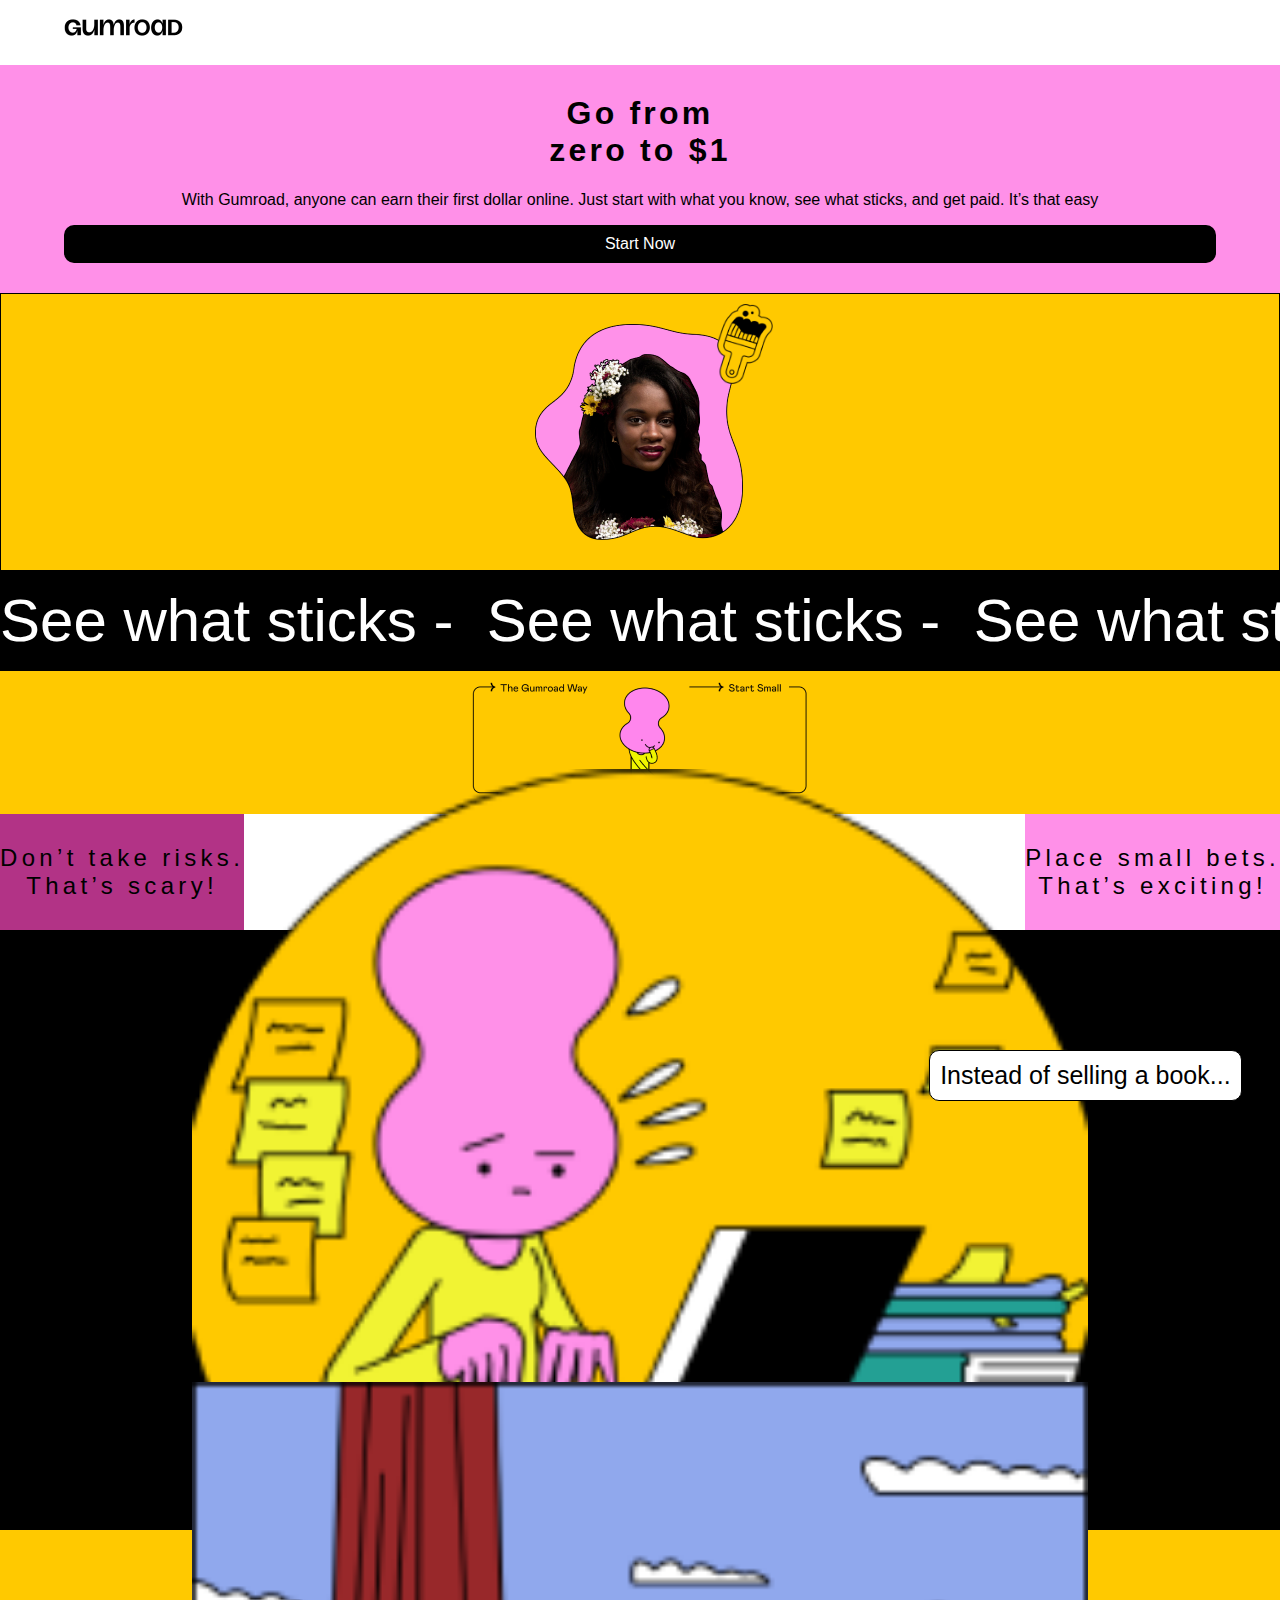
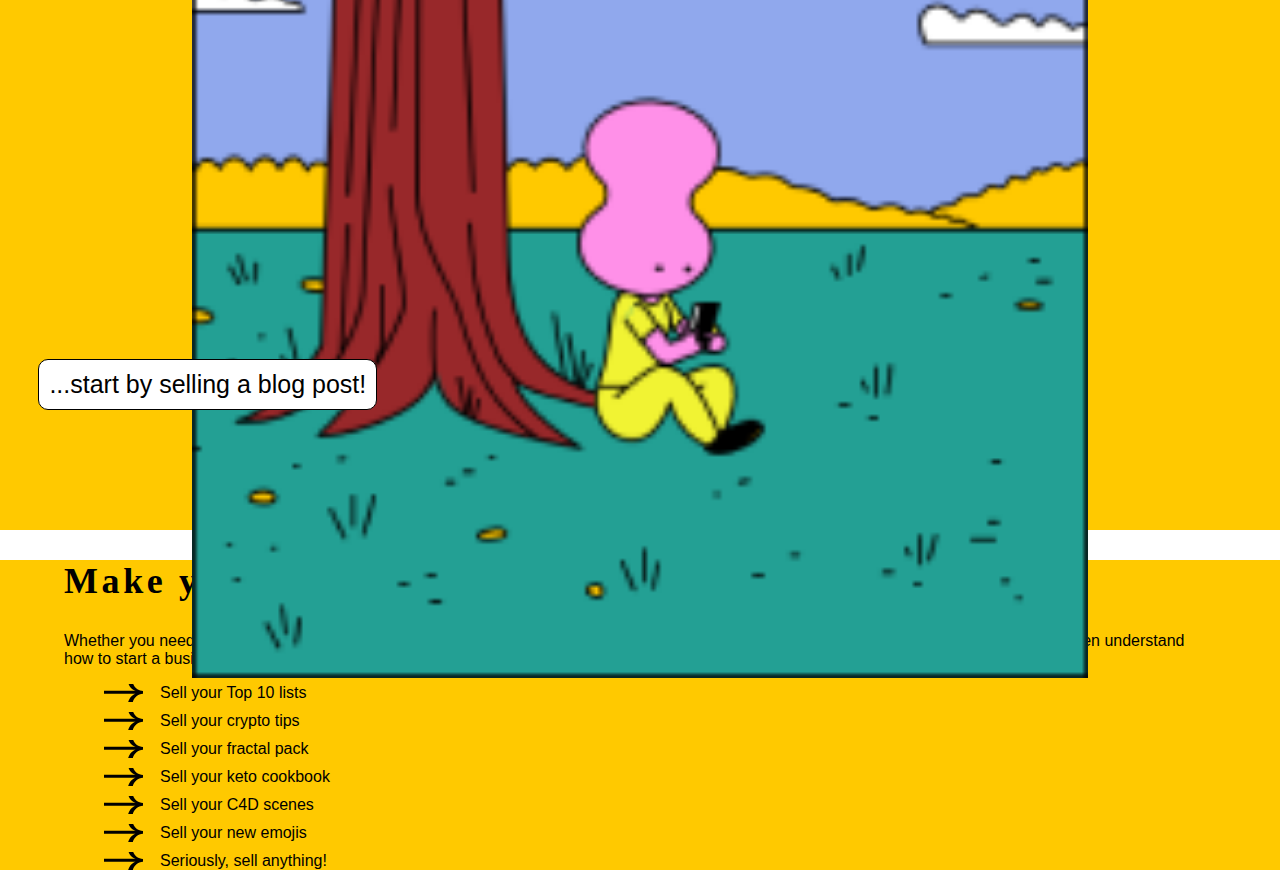
==== exo2/index.html @ c6af61bc "correction exo2 - mobile" ====
<!doctype html>
<html lang="fr">
<!-- head contient les données invisibles destinées aux navigateurs et aux moteurs de recherches -->
<head>
    <!-- charset est indispensable à l'affichage des caracteres spéciaux -->
    <meta charset="utf-8">

    <!--balise indispensable pour l'utilisateur et surtout le referencement le contenu est
    différent à chaque page-->
    <title>Gumroad Like Correction</title>

    <!--description donne des indications a l'utilisateur et influence le referencement -->
    <meta name="description" content="ici le texte de description améliorant le référencement">

    <!-- favicon -->
    <link rel="shortcut icon" href="favicon/favicon.ico">

    <!--STYLE-->

    <link rel="stylesheet" href="./css/style.css">

    <!-- FONT -->

    <link rel="preconnect" href="https://fonts.googleapis.com">
    <link rel="preconnect" href="https://fonts.gstatic.com" crossorigin>
    <link href="https://fonts.googleapis.com/css2?family=Roboto+Slab:wght@400;700&display=swap" rel="stylesheet">


</head>

<body>
    <nav class="container">
        <img src="images/logo.png" alt="#">
    </nav>

    <section id="hero">
        <div class="container">
            <h1>Go from<br>
                zero to $1</h1>
            <p>With Gumroad, anyone can earn their first dollar online. Just start with what you know, see what sticks, and get paid. It’s that easy</p>
            <div class="main-btn">
                <a href="">Start Now</a>
            </div>
        </div>
    </section>

    <section id="yellow">
        <div>
            <div class="img-container">
                <img src="images/img-yellow.png" alt="#">
                <img src="images/brush.png" alt="#">
            </div>
        </div>

    </section>

    <section id="presentation">
        <div class="anim-container">
            <p class="txt">See what sticks - &nbsp;</p>
            <p class="txt">See what sticks - &nbsp;</p>
            <p class="txt">See what sticks - &nbsp;</p>
            <p class="txt">See what sticks - &nbsp;</p>
        </div>
    </section>

    <section id="yellow-img">
        <div>
            <img src="images/anim-img1.png" alt="#">
            <img src="images/anim-img2.png" alt="#">
        </div>
    </section>

    <section id="purple" class="flex-desktop">
        <div>
            <h3>Don’t take risks.<br>
                That’s scary!</h3>
        </div>
        <div>
            <h3>Place small bets.<br> 
                That’s exciting!</h3>
        </div>
    </section>

    <section id="story">
        <div>
            <img src="images/story1.png" alt="">
            <span>Instead of selling a book...</span>
        </div>
        <div>
            <img src="images/story2.png" alt="">
            <span>...start by selling a blog post!</span>
        </div>
    </section>

    <section id="list">
        <div class="container">
            <h2 class="second-title">Make your own road</h2>
            <p>Whether you need more balance, flexibility, or just a different gig, we make it easier to chart a new path. You don't have to be a tech expert or even understand how to start a business.</p>

            <ul>
                <li><a href="#">Sell your Top 10 lists</a></li>
                <li><a href="#">Sell your crypto tips</a></li>
                <li><a href="#">Sell your fractal pack</a></li>
                <li><a href="#">Sell your keto cookbook</a></li>
                <li><a href="#">Sell your C4D scenes</a></li>
                <li><a href="#">Sell your new emojis</a></li>
                <li><a href="#">Seriously, sell anything!</a></li>
            </ul>
        </div>
    </section>
    
</body>

</html>
---- exo2/css/style.css ----
/* === MISE EN PAGE GENERALE === */

html{
    font-family: 'Arial', sans-serif; 
}

body{
    margin: 0;
    padding: 0;
}

a{
    text-decoration: none;
    color: #000;
}

.container{
    width: 90%;
    margin: 0 auto;
}

ul{
    list-style: none;
}

.flex-container{
    display: flex;
    flex-direction: row;
    flex-wrap: wrap;
    justify-content: space-between;
}

/* Title */

.second-title{
    font-family: 'Roboto Slab, serif';
    font-size: 36px;
    font-weight: bold;
    letter-spacing: 0.1em;
}

/* Button */

.main-btn{
    display: block;
    width: 100%;
    background: #000;
    padding: 10px 0;
    border-radius: 10px;
}

.main-btn a{
    color: #fff;
}



/* === HEADER === */
nav img{
    margin-top: 15px;
}

/* === MAIN === */

/* Hero */

#hero{
    background-color: #FF90E8;
    padding-bottom: 30px;
}

#hero div{
    text-align: center;
}

#hero h1{
    font-family: Roboto-Slab, "Helvetica Neue", Helvetica, sans-serif;
    font-size: 32px;
    letter-spacing: 0.1em;

    padding-top: 30px;
}

/* Yellow */

#yellow{
    background-color: #FFC900;
    border: #000 solid 1px;
}

#yellow div{
    display: flex;
    flex-direction: row;
    justify-content: center;
    align-items: center;
}

#yellow img{
    margin: 0 auto;
    width: 100%;
}

.img-container{
    padding: 30px 0;
    max-width: 300px;
    position: relative;
}

#yellow img:nth-child(2){
    position: absolute;
    top: 10px;
    right: -20px;
    height: 80px;
    width: auto;
}

#yellow img:nth-child(2):hover{
    transform: rotate(360deg);
    transition: all 1s ease;
}

/* Text Anim */

#presentation{
  display: flex;  
  flex-direction: row;
  justify-content: center;
  align-items: center;
  height: 100px;
  background-color: #000;
}

.anim-container{
    overflow: hidden;
    width: 100%;
    color: #fff;
    display: flex;
}

.txt{
    font-size: 60px;
    white-space: nowrap;
    animation: scrollTxt 10s linear infinite;
}

@keyframes scrollTxt{
    0%{
        transform: translateX(0);
    }
    100%{
        transform: translateX(-100%);
    }
}

/* Anim image */

#yellow-img{
    background-color: #FFC900;
}

#yellow-img div{
    display: flex;
    flex-direction: column;
    justify-content: center;
    align-items: center;
}

#yellow-img img:nth-child(1){
    display: block;
}

#yellow-img img:nth-child(2){
    display: none;
}

#yellow-img:hover img:nth-child(1){
    display: none;
}

#yellow-img:hover img:nth-child(2){
    display: block;
}

/* Purple */

#purple{
    width: 100%;
}

#purple > div:nth-child(1) {
    background-color: #B23386;
}

#purple > div:nth-child(2) {
    background-color: #FF90E8;
}


#purple h3{
    font-family: 'Arial' sans-serif;
    font-size: 24px;
    font-weight: 500;
    line-height: 28px;
    text-align: center;
    letter-spacing: 0.18em;

    margin: 0;
    padding: 30px 0;

}


/* Story */

#story>div{
    display: flex;
    flex-direction: row;
    justify-content: center;
    align-items: center;
    height: 600px;

    position: relative;
}

#story>div:nth-child(1){
    background-color: #000;
}

#story>div:nth-child(2){
    background-color: #FFC900;
}

#story img{
    width: 70%;
}

#story span{
    position: absolute;
    display: block;
    background-color: #fff;
    font-size: 25px;
    padding: 10px;
    border-radius: 10px;
    border: 1px solid #000;
}

#story div:nth-child(1)>span{
    top: 20%;
    right: 3%;  
}

#story div:nth-child(2)>span{
    bottom: 20%;
    left: 3%;  
}


/* List */

#list{
    background-color: #FFC900;
}

#list li{
    margin-bottom: 10px ;
    padding-left: 3.5rem;
    background-image: url(../images/arrow.svg);
    background-repeat: no-repeat;
    background-size: 2.5rem;
    background-position: 0%, 60%;

    /* 2eme solution */
    /* list-style-image: url(../images/arrow.svg); */

}



/* Question */



/* Yellow img */



/* === FOOTER === */


/* RESPONSIVE */

@media screen and (min-width: 780px){

    .flex-desktop{
        display: flex;
        flex-direction: row;
        justify-content: space-between;
    }


}
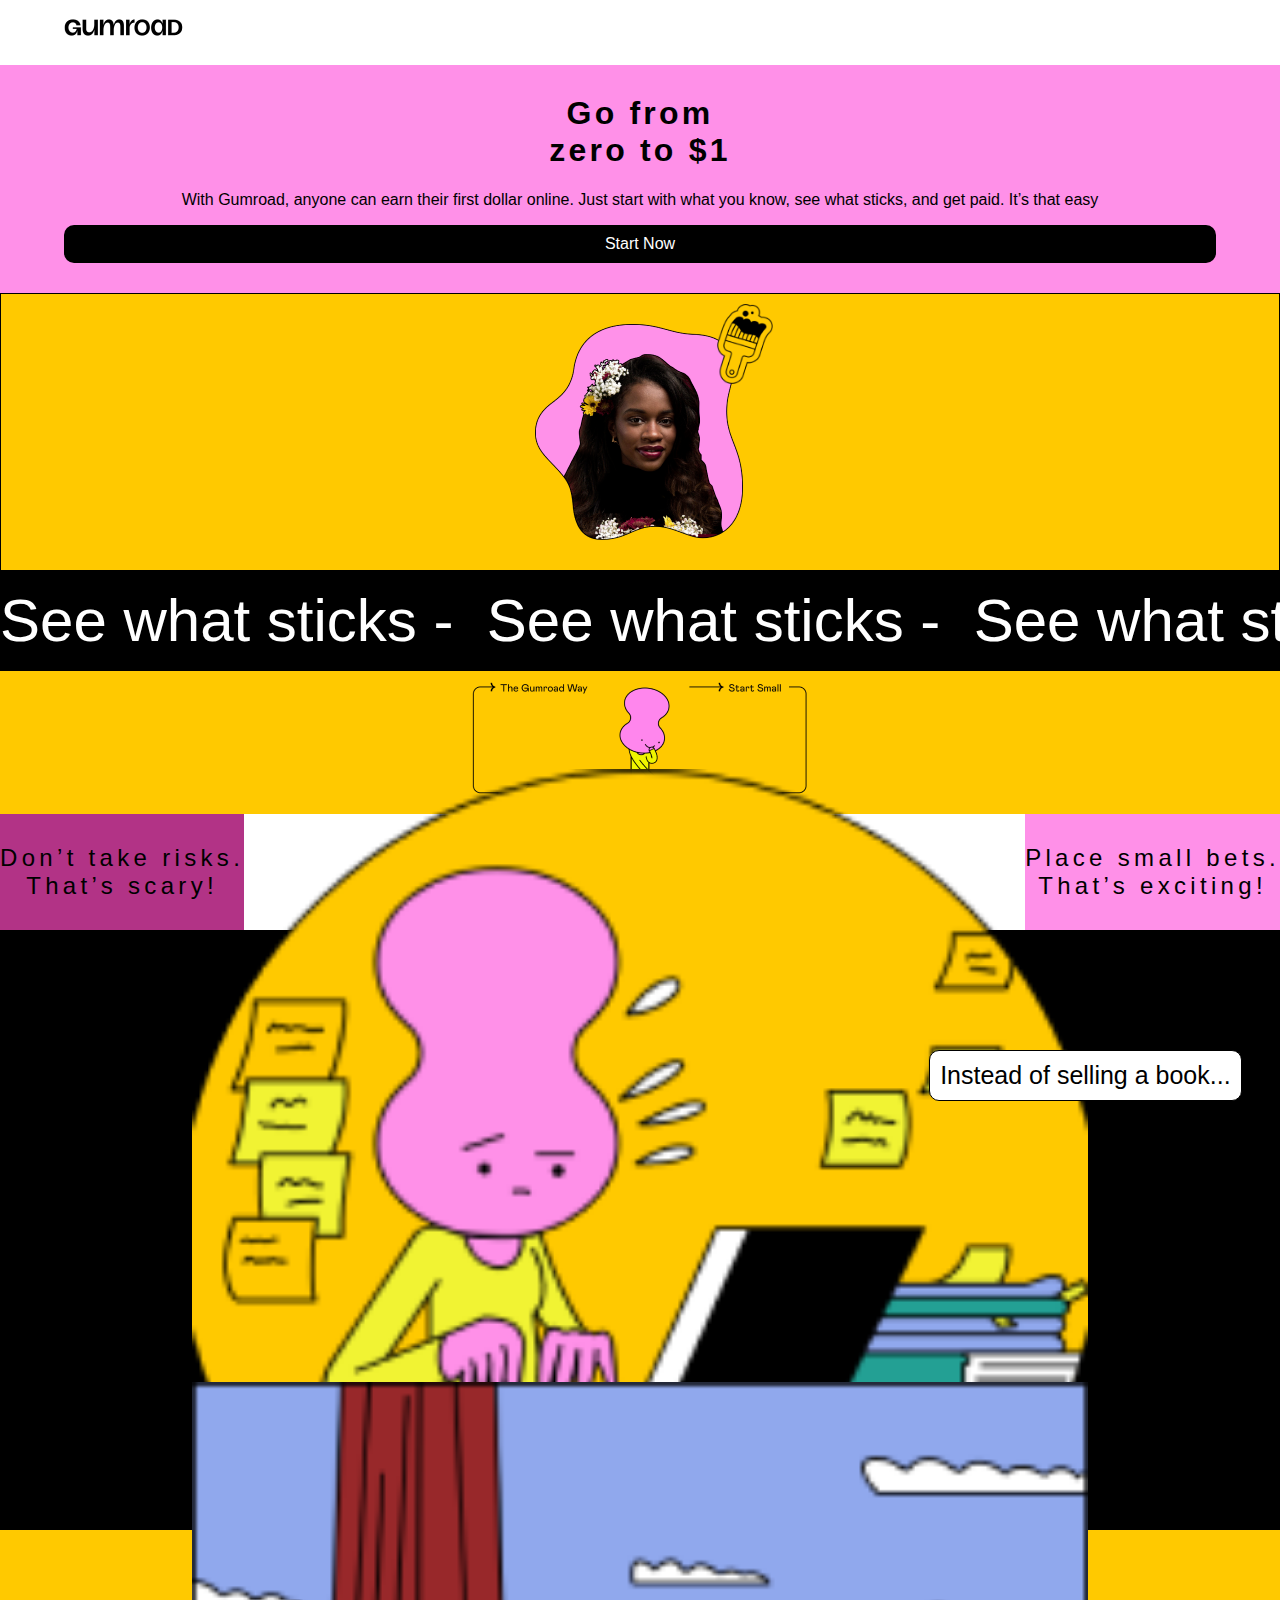
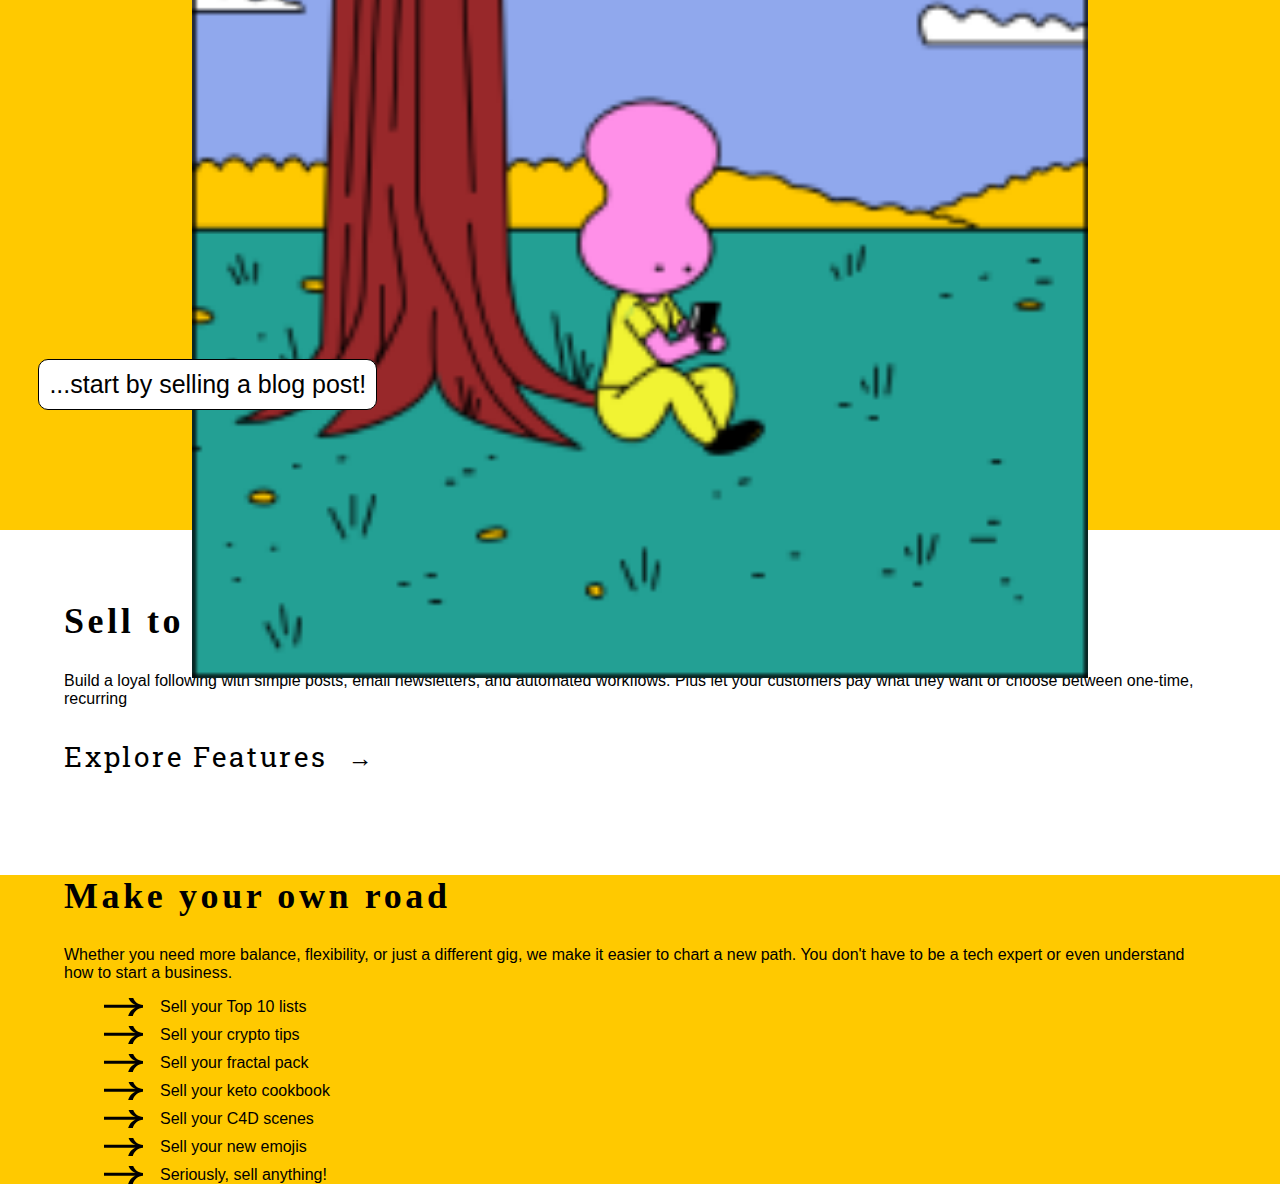
==== commit a2220a75: "correction exo2 - mobile" ====
--- a/exo2/index.html
+++ b/exo2/index.html
@@ -92,6 +92,13 @@
         </div>
     </section>
 
+    <section id="explore" class="container">
+        <h2 class="second-title">Sell to anyone</h2>
+        <p>Build a loyal following with simple posts, email newsletters, and automated workflows. Plus let your customers pay what they want or choose between one-time, recurring</p>
+        <a href="#" class="title-btn">Explore Features</a>
+
+    </section>
+
     <section id="list">
         <div class="container">
             <h2 class="second-title">Make your own road</h2>
--- a/exo2/css/style.css
+++ b/exo2/css/style.css
@@ -37,6 +37,21 @@
     font-size: 36px;
     font-weight: bold;
     letter-spacing: 0.1em;
+}
+
+.title-btn{
+    display: block;
+    margin: 30px 0;
+    font-family: 'Roboto Slab', serif;
+    font-size: 28px;
+    letter-spacing: 0.1em;
+}
+
+.title-btn::after{
+    content: "→";
+    font-family: 'Roboto Slab', serif;
+    font-size: 25px;
+    padding-left: 20px;
 }
 
 /* Button */
@@ -254,6 +269,9 @@
     left: 3%;  
 }
 
+#explore {
+    padding: 40px 0;
+}
 
 /* List */
 
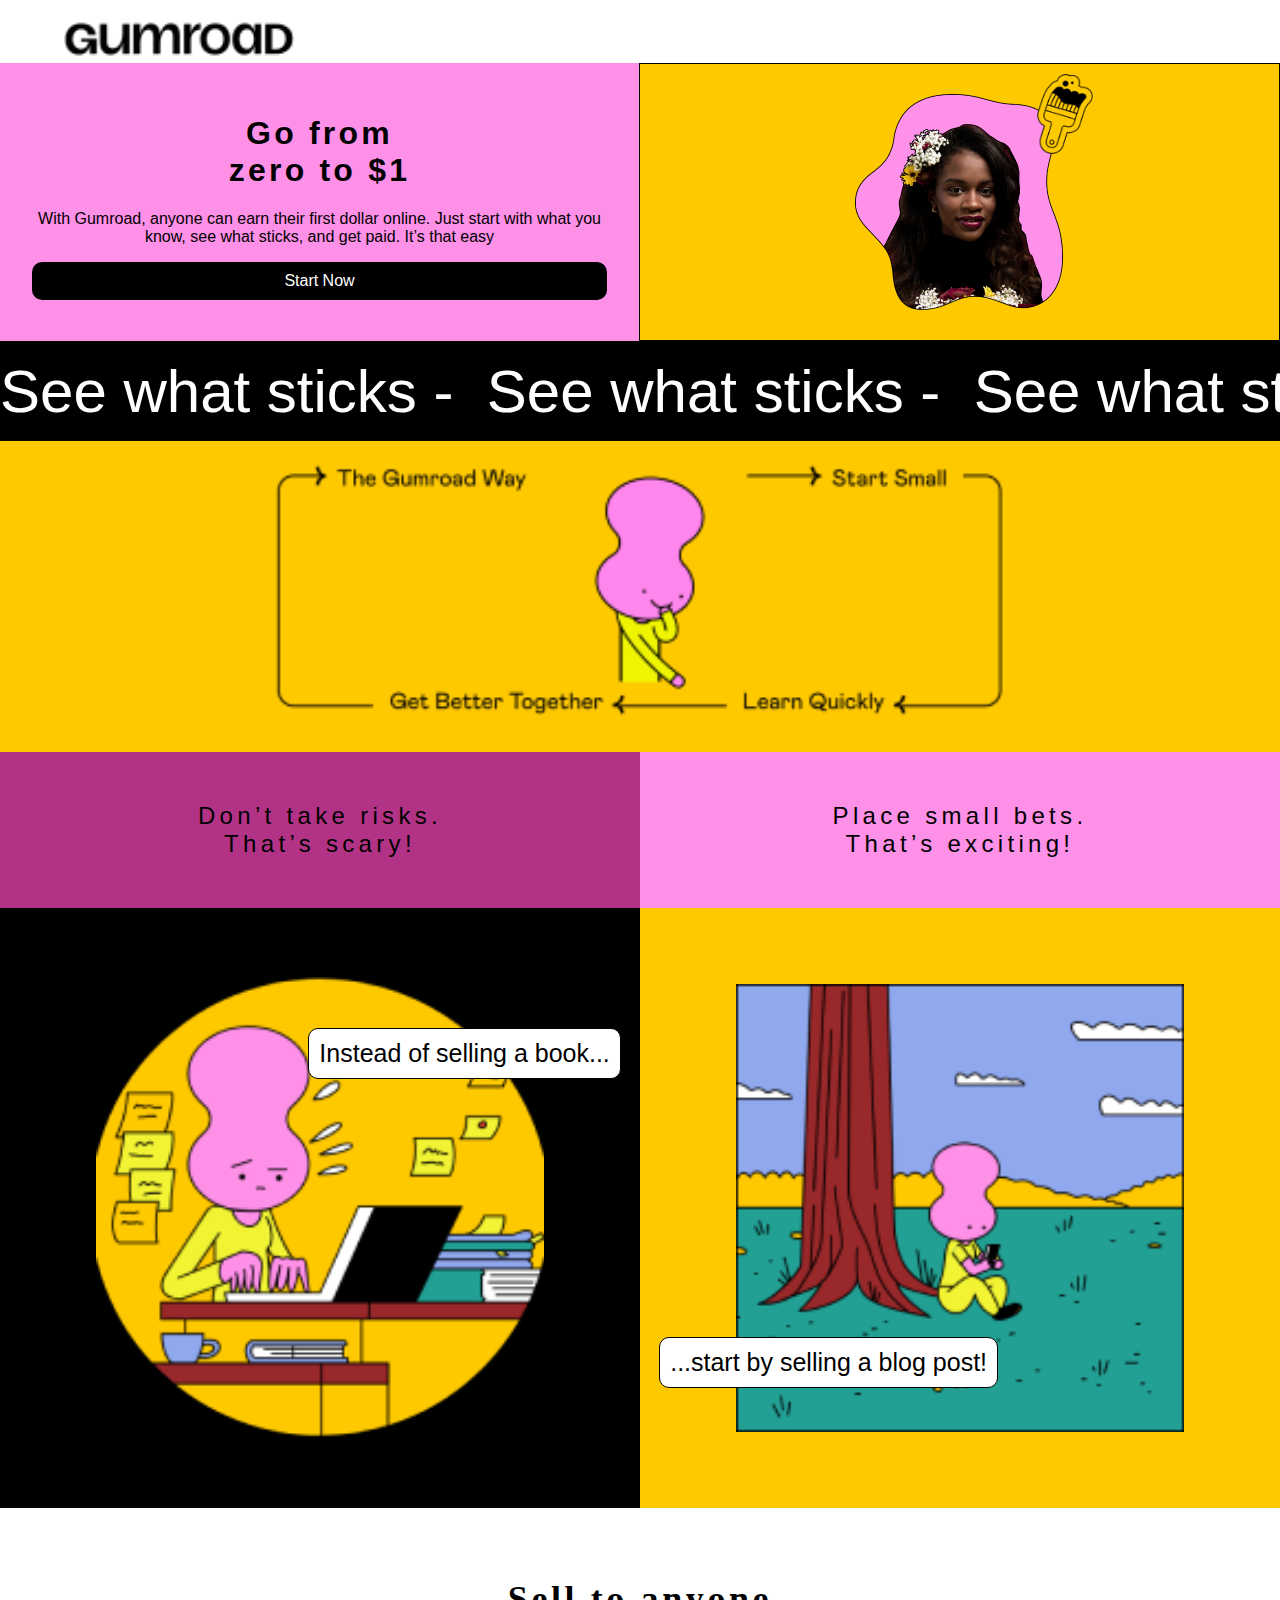
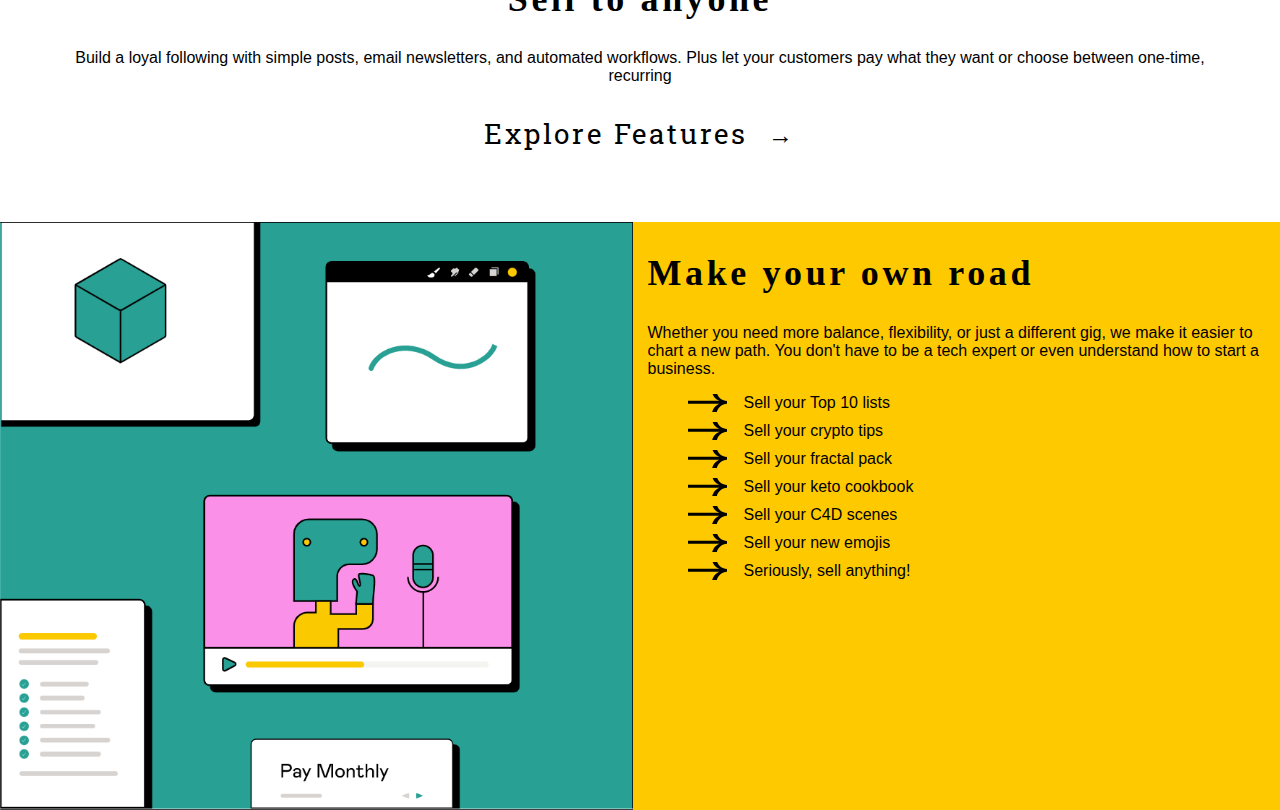
==== commit d1586fd7: "correction exo2 - desktop" ====
--- a/exo2/index.html
+++ b/exo2/index.html
@@ -32,28 +32,28 @@
     <nav class="container">
         <img src="images/logo.png" alt="#">
     </nav>
+    <div class="flex-desktop">
+        <section id="hero">
+            <div class="container">
+                <h1>Go from<br>
+                    zero to $1</h1>
+                <p>With Gumroad, anyone can earn their first dollar online. Just start with what you know, see what sticks, and get paid. It’s that easy</p>
+                <div class="main-btn">
+                    <a href="">Start Now</a>
+                </div>
+            </div>
+        </section>
 
-    <section id="hero">
-        <div class="container">
-            <h1>Go from<br>
-                zero to $1</h1>
-            <p>With Gumroad, anyone can earn their first dollar online. Just start with what you know, see what sticks, and get paid. It’s that easy</p>
-            <div class="main-btn">
-                <a href="">Start Now</a>
+        <section id="yellow">
+            <div>
+                <div class="img-container">
+                    <img src="images/img-yellow.png" alt="#">
+                    <img src="images/brush.png" alt="#">
+                </div>
             </div>
-        </div>
-    </section>
 
-    <section id="yellow">
-        <div>
-            <div class="img-container">
-                <img src="images/img-yellow.png" alt="#">
-                <img src="images/brush.png" alt="#">
-            </div>
-        </div>
-
-    </section>
-
+        </section>
+    </div>
     <section id="presentation">
         <div class="anim-container">
             <p class="txt">See what sticks - &nbsp;</p>
@@ -81,7 +81,7 @@
         </div>
     </section>
 
-    <section id="story">
+    <section id="story" class="flex-desktop">
         <div>
             <img src="images/story1.png" alt="">
             <span>Instead of selling a book...</span>
@@ -99,7 +99,10 @@
 
     </section>
 
-    <section id="list">
+    <section id="list" class="flex-desktop">
+        <div class="image-desktop">
+            <img src="images/sell.jpg" alt="#">
+        </div>
         <div class="container">
             <h2 class="second-title">Make your own road</h2>
             <p>Whether you need more balance, flexibility, or just a different gig, we make it easier to chart a new path. You don't have to be a tech expert or even understand how to start a business.</p>
--- a/exo2/css/style.css
+++ b/exo2/css/style.css
@@ -30,6 +30,15 @@
     justify-content: space-between;
 }
 
+.image-desktop{
+    display: none;
+}
+
+img{
+    display: block;
+    width: 100%;
+    object-fit: contain;
+}
 /* Title */
 
 .second-title{
@@ -309,11 +318,46 @@
 
 @media screen and (min-width: 780px){
 
+    .image-desktop{
+        display: block;
+        width: 50%;
+    }
+
     .flex-desktop{
         display: flex;
         flex-direction: row;
         justify-content: space-between;
     }
 
-
+    .flex-desktop>div{
+        width: 50%;
+    }
+
+    #list.flex-desktop{
+        gap: 15px;
+    }
+
+    nav img{
+        width: 20%;
+    }
+
+    #hero{
+        width: 50%;
+    }
+
+    #yellow{
+        width: 50%;
+    }
+
+    #purple h3{
+        padding: 50px 0;
+    }
+
+    #yellow-img img{
+        width: 60%;
+    }
+
+    #explore{
+        text-align: center;
+    }
 }